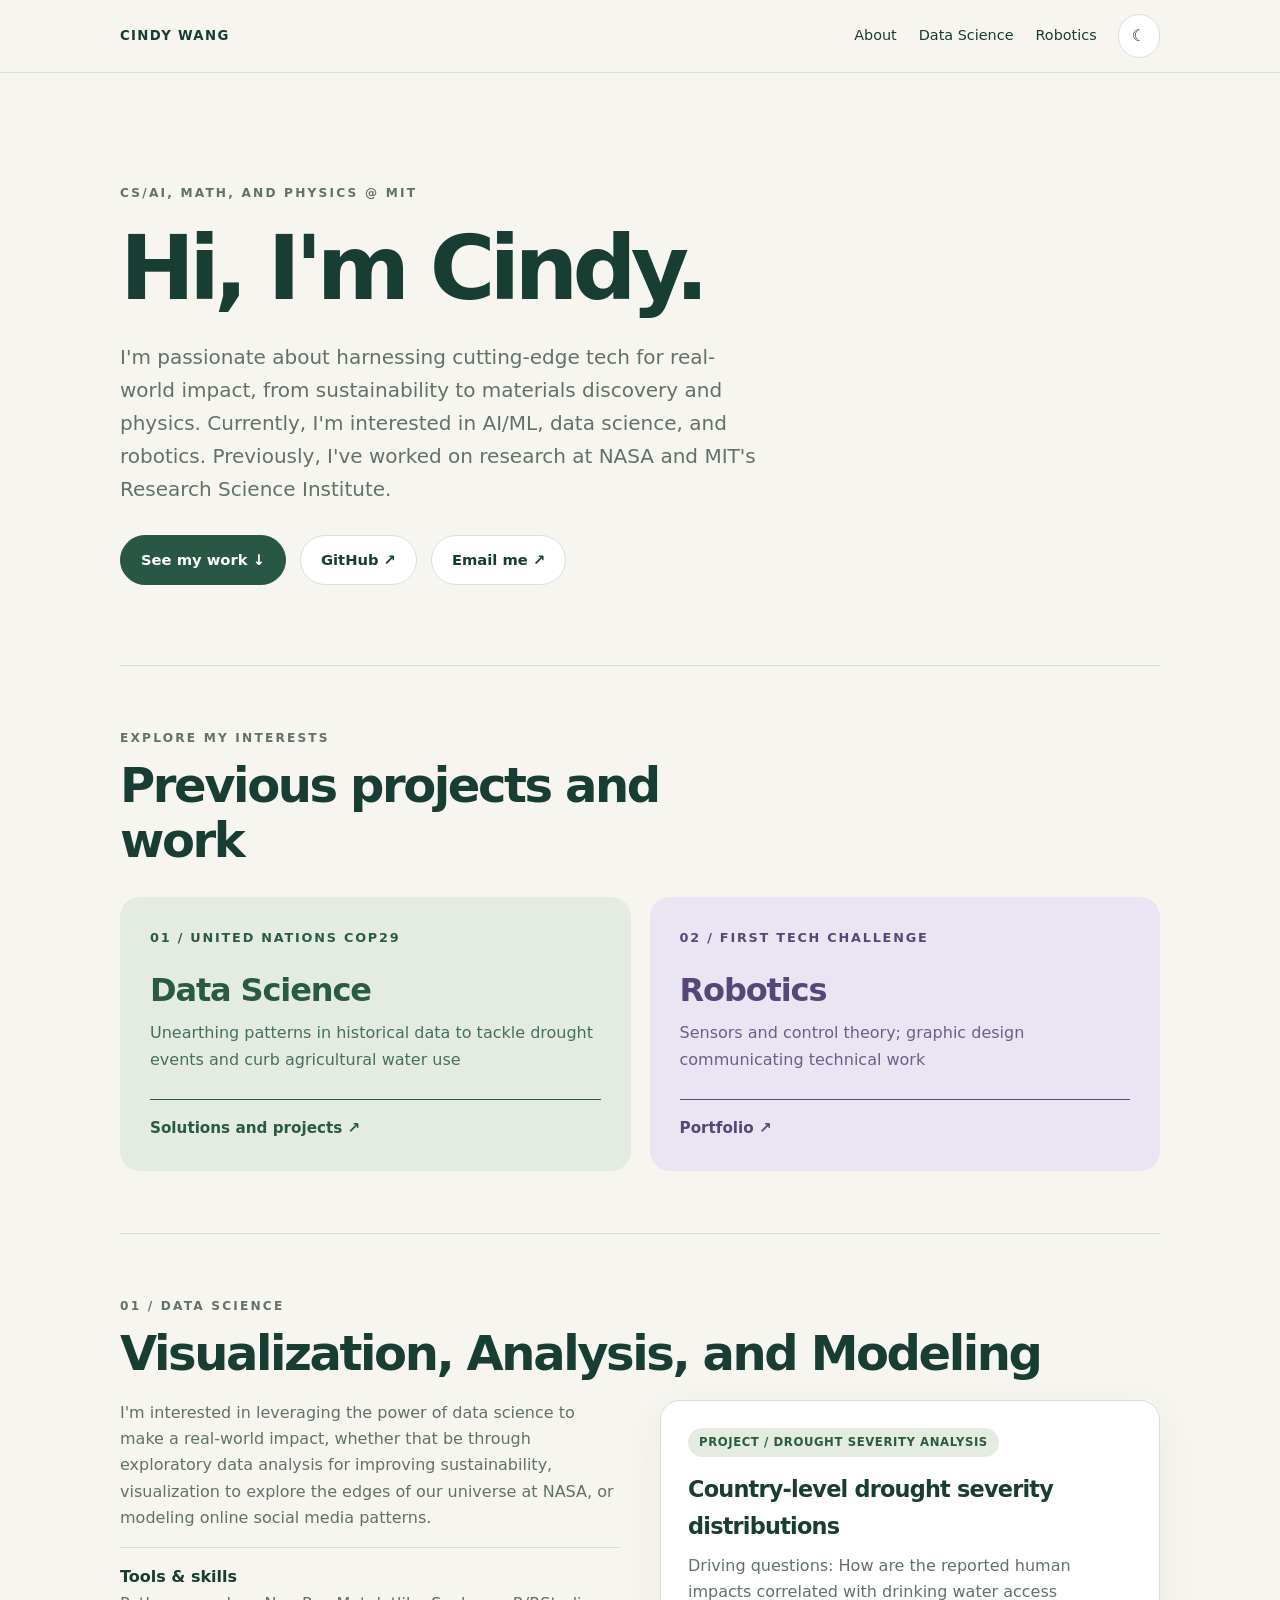
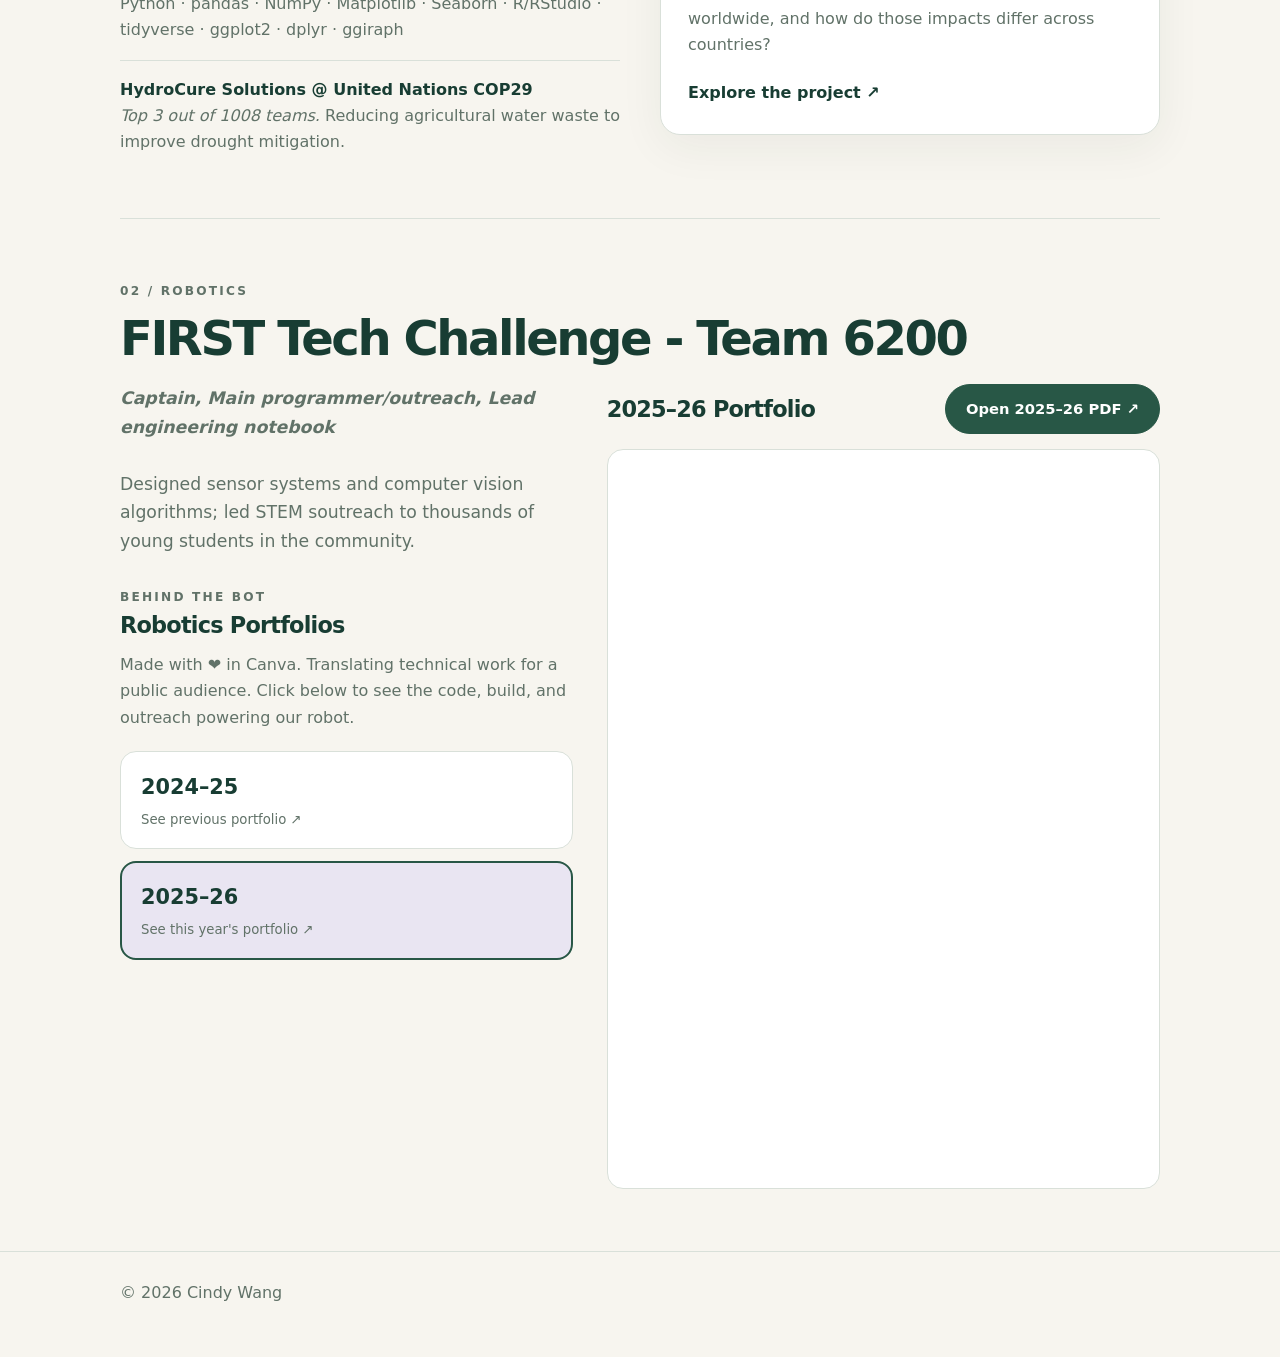
==== index.html @ 43c1dd8d "Initial personal website" ====
<!DOCTYPE html>
<html lang="en" data-theme="light">
<head>
  <meta charset="UTF-8" />
  <meta name="viewport" content="width=device-width, initial-scale=1" />
  <meta name="description" content="Cindy Wang personal portfolio" />
  <title>Cindy Wang</title>
  <link rel="stylesheet" href="style.css" />
  <script src="script.js"></script>
</head>
<body>
  <header class="nav">
    <div class="wrap nav-inner">
      <a class="brand" href="#home">Cindy Wang</a>
      <div class="nav-right">
        <nav class="nav-links" aria-label="Main navigation">
          <a href="#about">About</a>
          <a href="#data-science">Data Science</a>
          <a href="#robotics">Robotics</a>
        </nav>
        <button class="theme-toggle" id="themeToggle" type="button" aria-label="Switch to dark mode" aria-pressed="false">☾ Dark</button>
      </div>
    </div>
  </header>
  <main id="home" class="wrap">
    <section id="about" class="hero" aria-labelledby="hello">
      <div class="eyebrow">cs/ai, math, and physics @ mit</div>
      <h1 id="hello">Hi, I'm Cindy.</h1>
      <p class="intro">I'm passionate about harnessing cutting-edge tech for real-world impact, from sustainability to materials discovery and physics. Currently, I'm interested in AI/ML, data science, and robotics. Previously, I've worked on research at NASA and MIT's Research Science Institute.</p>
      <div class="buttons">
        <a class="btn primary" href="#interests">See my work ↓</a>
        <a class="btn" href="https://github.com/windycindyvibes" target="_blank" rel="noopener noreferrer">GitHub ↗</a>
        <a class="btn" href="mailto:cwang08@mit.edu">Email me ↗</a>
      </div>
    </section>

    <section id="interests" class="section" aria-labelledby="interests-heading">
      <div class="section-heading">
        <div class="eyebrow">Explore my interests</div>
        <h2 id="interests-heading">Previous projects and work</h2>
      </div>
      <div class="overview">
        <a class="overview-card data" href="#data-science">
          <div><div class="number">01 / UNITED NATIONS COP29</div><h3>Data Science</h3><p>Unearthing patterns in historical data to tackle drought events and curb agricultural water use</p></div>
          <div class="go">Solutions and projects ↗</div>
        </a>
        <a class="overview-card robot" href="#robotics">
          <div><div class="number">02 / FIRST TECH CHALLENGE</div><h3>Robotics</h3><p>Sensors and control theory; graphic design communicating technical work</p></div>
          <div class="go">Portfolio ↗</div>
        </a>
      </div>
    </section>

    <section id="data-science" class="section" aria-labelledby="data-heading">
      <div class="eyebrow">01 / Data Science</div>
      <h2 id="data-heading">Visualization, Analysis, and Modeling</h2>
      <div class="detail">
        <div>
          <p class="muted">I'm interested in leveraging the power of data science to make a real-world impact, whether that be through exploratory data analysis for improving sustainability, visualization to explore the edges of our universe at NASA, or modeling online social media patterns.</p>
          <div class="mini-project"><strong>Tools & skills</strong><span class="muted">Python · pandas · NumPy · Matplotlib · Seaborn · R/RStudio · tidyverse · ggplot2 · dplyr · ggiraph</span></div>
          <div class="mini-project"><strong>HydroCure Solutions @ United Nations COP29</strong><span class="muted"><i>Top 3 out of 1008 teams.</i> Reducing agricultural water waste to improve drought mitigation.</span></div>
        </div>
        <a id="sustainability" class="panel sustainability-card" href="sustainability-project.html" aria-label="Explore the sustainability data project">
          <span class="tag">Project / Drought Severity Analysis</span>
          <h3>Country-level drought severity distributions</h3>
          <p>Driving questions: How are the reported human impacts correlated with drinking water access worldwide, and how do those impacts differ across countries?</p>
          <span class="sustainability-link">Explore the project ↗</span>
        </a>
      </div>
    </section>

    <section id="robotics" class="section" aria-labelledby="robotics-heading">
      <div class="eyebrow">02 / Robotics</div>
      <h2 id="robotics-heading">FIRST Tech Challenge - Team 6200</h2>
      <div class="robotics-layout">
        <div class="robotics-copy">
          <p class="muted"><b><i>Captain, Main programmer/outreach, Lead engineering notebook</i></b> <br></br> Designed sensor systems and computer vision algorithms; led STEM soutreach to thousands of young students in the community.</p>

          <div id="portfolio-pdf" class="pdf-area">
            <div class="eyebrow">Behind the bot</div>
            <h3>Robotics Portfolios</h3>
            <p class="muted">Made with ❤︎ in Canva. Translating technical work for a public audience. Click below to see the code, build, and outreach powering our robot.</p>

            <div class="portfolio-tabs" role="tablist" aria-label="Choose robotics portfolio season">
              <button class="portfolio-tab" type="button" id="tab-2024" role="tab" aria-selected="false" aria-controls="portfolio-preview" data-season="2024-25">
                <span class="season">2024–25</span>
                <span class="hint">See previous portfolio ↗</span>
              </button>
              <button class="portfolio-tab" type="button" id="tab-2025" role="tab" aria-selected="true" aria-controls="portfolio-preview" data-season="2025-26">
                <span class="season">2025–26</span>
                <span class="hint">See this year's portfolio ↗</span>
              </button>
            </div>
          </div>
        </div>
        <div class="portfolio-viewer">
          <div id="portfolio-preview" role="tabpanel" aria-labelledby="tab-2025">
          <div class="portfolio-toolbar">
            <h3 id="selected-season-heading">2025–26 Portfolio</h3>
            <a id="portfolio-open" class="btn primary" href="docs/robotics-portfolio-2025-26.pdf" target="_blank" rel="noopener noreferrer">Open 2025–26 PDF ↗</a>
          </div>
          <div class="pdf-frame">
            <iframe id="portfolio-frame" src="docs/robotics-portfolio-2025-26.pdf" title="2025–26 robotics team portfolio PDF preview" loading="lazy"></iframe>
          </div>
          </div>
        </div>
      </div>
    </section>
  </main>
  <footer class="footer">
    <div class="wrap footer-inner"><span>© <span id="year"></span> Cindy Wang</span></div>
  </footer>
</body>
</html>
---- style.css ----
:root {
  color-scheme: light;
  --bg: #f7f5ef; --surface: #ffffff; --text: #183d33; --muted: #617268;
  --line: #d9e0d9; --accent: #285746; --accent-text: #ffffff;
  --data: #e4ece2; --data-ink: #295b43; --robot: #e9e5f2; --robot-ink: #574778;
  --shadow: 0 12px 45px rgba(30, 52, 40, .06);
}
html[data-theme="dark"] {
  color-scheme: dark;
  --bg: #111b19; --surface: #1b2825; --text: #ecf3ec; --muted: #b0c1b9;
  --line: #354640; --accent: #a4d7b9; --accent-text: #16251e;
  --data: #233a31; --data-ink: #b8e7c9; --robot: #30283e; --robot-ink: #d5c4f4;
  --shadow: 0 12px 45px rgba(0, 0, 0, .15);
}
* { box-sizing: border-box; }
html { scroll-behavior: smooth; scroll-padding-top: 90px; }
body { margin: 0; background: var(--bg); color: var(--text); font-family: Inter, ui-sans-serif, system-ui, -apple-system, BlinkMacSystemFont, "Segoe UI", sans-serif; line-height: 1.65; transition: background .2s, color .2s; }
a { color: inherit; text-decoration: none; }
button { font: inherit; }
:focus-visible { outline: 3px solid var(--accent); outline-offset: 4px; }
.wrap { width: min(1040px, calc(100% - 42px)); margin-inline: auto; }
.nav { position: sticky; top: 0; z-index: 10; backdrop-filter: blur(18px); background: color-mix(in srgb, var(--bg) 88%, transparent); border-bottom: 1px solid var(--line); }
.nav-inner { display: flex; align-items: center; justify-content: space-between; gap: 18px; min-height: 72px; }
.brand { font-size: .83rem; letter-spacing: .1em; text-transform: uppercase; font-weight: 800; }
.nav-right { display: flex; align-items: center; gap: 21px; }
.nav-links { display: flex; flex-wrap: wrap; gap: 22px; font-size: .9rem; }
.nav-links a:hover, .text-link:hover { text-decoration: underline; text-underline-offset: 5px; }
.theme-toggle { white-space: nowrap; border: 1px solid var(--line); border-radius: 999px; padding: 8px 13px; cursor: pointer; background: var(--surface); color: var(--text); }
.hero { padding: 110px 0 80px; max-width: 800px; }
.eyebrow { font-size: .76rem; text-transform: uppercase; font-weight: 800; letter-spacing: .18em; color: var(--muted); }
h1, h2, h3, p { margin-top: 0; }
h1 { margin: 17px 0 24px; font-size: clamp(2.8rem, 7vw, 5.8rem); line-height: 1.08; letter-spacing: -.065em; font-weight: 760; }
h2 { font-size: clamp(2rem, 4vw, 3rem); letter-spacing: -.05em; line-height: 1.15; margin: 10px 0 18px; }
h3 { font-size: 1.4rem; letter-spacing: -.035em; margin-bottom: 8px; }
.intro { color: var(--muted); font-size: clamp(1.05rem, 2vw, 1.25rem); max-width: 650px; }
.buttons { display: flex; gap: 14px; flex-wrap: wrap; margin-top: 29px; }
.btn { display: inline-flex; justify-content: center; align-items: center; padding: 12px 20px; border-radius: 999px; border: 1px solid var(--line); font-weight: 650; font-size: .92rem; background: var(--surface); }
.btn.primary { background: var(--accent); color: var(--accent-text); border-color: var(--accent); }
.btn:hover { transform: translateY(-2px); }
.section { padding: 62px 0; border-top: 1px solid var(--line); }
.section-heading { max-width: 650px; margin-bottom: 28px; }
.section-heading p, .muted { color: var(--muted); }
.overview { display: grid; grid-template-columns: repeat(2, minmax(0, 1fr)); gap: 19px; }
.overview-card { display: flex; flex-direction: column; justify-content: space-between; min-height: 250px; padding: 30px; border-radius: 20px; transition: transform .15s; }
.overview-card:hover { transform: translateY(-4px); }
.overview-card.data { background: var(--data); color: var(--data-ink); }
.overview-card.robot { background: var(--robot); color: var(--robot-ink); }
.overview-card .number { font-size: .8rem; letter-spacing: .14em; font-weight: 700; }
.overview-card h3 { margin: 16px 0 4px; font-size: 2rem; }
.overview-card p { opacity: .85; }
.overview-card .go { border-top: 1px solid currentColor; padding-top: 16px; margin-top: 10px; font-weight: 700; font-size: .95rem; }
.detail { display: grid; grid-template-columns: 1fr 1fr; gap: 40px; align-items: start; }
.robotics-layout { display: grid; grid-template-columns: minmax(0, .9fr) minmax(0, 1.1fr); gap: 34px; align-items: start; }
.robotics-copy > p { font-size: 1.08rem; }
.portfolio-viewer { min-width: 0; }
.panel { border-radius: 20px; padding: 27px; background: var(--surface); border: 1px solid var(--line); box-shadow: var(--shadow); }
.tag { display: inline-flex; font-size: .73rem; font-weight: 750; border-radius: 999px; padding: 5px 11px; background: var(--data); color: var(--data-ink); letter-spacing: .05em; text-transform: uppercase; margin-bottom: 14px; }
.tag.purple { background: var(--robot); color: var(--robot-ink); }
.panel p { color: var(--muted); }
.panel ul { margin-bottom: 0; padding-left: 20px; color: var(--muted); }
.sustainability-card { display: block; transition: transform .15s, border-color .15s; }
.sustainability-card:hover { transform: translateY(-3px); border-color: var(--accent); }
.sustainability-link { display: inline-block; margin-top: 6px; font-weight: 700; }
.project-hero { padding-bottom: 48px; }
.project-hero .text-link { display: inline-block; margin-bottom: 32px; font-weight: 700; }
.project-details { display: grid; grid-template-columns: repeat(3, minmax(0, 1fr)); gap: 30px; }
.project-details h2 { font-size: 1.55rem; margin-top: 8px; }
.mini-project { margin-top: 16px; border-top: 1px solid var(--line); padding-top: 16px; }
.mini-project strong { display: block; }
.pdf-area { margin-top: 32px; }
.portfolio-tabs { display: grid; grid-template-columns: 1fr; gap: 12px; margin: 20px 0; }
.portfolio-tab { text-align: left; cursor: pointer; background: var(--surface); color: var(--text); border: 1px solid var(--line); border-radius: 16px; padding: 18px 20px; transition: border-color .15s, transform .15s; }
.portfolio-tab:hover { transform: translateY(-2px); }
.portfolio-tab[aria-selected="true"] { border: 2px solid var(--accent); padding: 17px 19px; background: var(--robot); }
.portfolio-tab .season { display: block; font-size: 1.3rem; font-weight: 750; }
.portfolio-tab .hint { display: block; font-size: .83rem; color: var(--muted); margin-top: 4px; }
.portfolio-toolbar { display: flex; align-items: center; justify-content: space-between; gap: 15px; flex-wrap: wrap; margin-bottom: 15px; }
.portfolio-toolbar h3 { margin: 0; }
.pdf-top { display: flex; justify-content: space-between; align-items: flex-start; gap: 16px; flex-wrap: wrap; margin-bottom: 13px; }
.pdf-frame { border: 1px solid var(--line); border-radius: 16px; background: var(--surface); overflow: hidden; }
.pdf-frame iframe { display: block; width: 100%; height: min(82vh, 900px); min-height: 620px; border: 0; }
.pdf-note { color: var(--muted); font-size: .87rem; margin-top: 10px; }
.footer { border-top: 1px solid var(--line); padding: 28px 0 50px; color: var(--muted); }
.footer-inner { display: flex; justify-content: space-between; gap: 12px; flex-wrap: wrap; }
@media (max-width: 700px) {
  .nav-inner { align-items: flex-start; padding-block: 13px; flex-wrap: wrap; }
  .nav-right { width: 100%; justify-content: space-between; }
  .nav-links { gap: 13px; font-size: .82rem; }
  .hero { padding: 74px 0 62px; }
  .section { padding: 48px 0; }
  .overview, .detail, .robotics-layout, .project-details { grid-template-columns: 1fr; gap: 24px; }
  .portfolio-tabs { gap: 12px; }
  .overview-card { min-height: 205px; }
  .pdf-frame iframe { min-height: 500px; height: 74vh; }
}
@media (prefers-reduced-motion: reduce) {
  html { scroll-behavior: auto; }
  *, *::before, *::after { transition: none !important; }
}


/* Sustainability dashboard showcase */
.drought-hero { max-width: 900px; padding-bottom: 55px; }
.drought-hero h1 { max-width: 820px; }
.back-link { display: inline-block; margin-bottom: 31px; font-weight: 700; }
.project-meta { display: flex; flex-wrap: wrap; gap: 9px; margin-top: 28px; }
.project-meta span { color: var(--data-ink); background: var(--data); border: 1px solid var(--line); border-radius: 99px; padding: 6px 13px; font-size: .8rem; font-weight: 700; }
.dashboard-section { padding-top: 48px; }
.dashboard-heading { display: flex; justify-content: space-between; align-items: end; gap: 25px; margin-bottom: 24px; }
.dashboard-heading > div { max-width: 680px; }
.dashboard-heading h2 { margin-bottom: 10px; }
.dashboard-heading p { margin-bottom: 0; }
.dashboard-heading > .btn { flex-shrink: 0; }
.dashboard-shell { background: #fff; color: #25382f; border: 1px solid var(--line); border-radius: 20px; overflow: hidden; box-shadow: var(--shadow); }
.dashboard-topbar { display: flex; align-items: center; gap: 9px; padding: 13px 20px; font-size: .82rem; font-weight: 750; background: #f2f5f0; border-bottom: 1px solid #dfe5dd; }
.dashboard-live-dot { width: 8px; height: 8px; background: #3d9470; border-radius: 50%; flex-shrink: 0; }
.dashboard-topbar-hint { font-weight: 450; color: #617268; margin-left: auto; }
.dashboard-iframe { display: block; width: 100%; height: 620px; border: 0; background: #fff; }
.dashboard-note { font-size: .88rem; color: var(--muted); margin: 14px 0 0; }
.dashboard-note a { color: var(--text); font-weight: 750; text-decoration: underline; text-underline-offset: 3px; }
.project-context-grid { display: grid; grid-template-columns: repeat(3, minmax(0, 1fr)); gap: 17px; margin-top: 27px; }
.context-card { padding: 24px; border: 1px solid var(--line); background: var(--surface); border-radius: 16px; }
.context-number { color: var(--muted); text-transform: uppercase; letter-spacing: .13em; font-size: .72rem; font-weight: 800; }
.context-card h3 { margin: 19px 0 11px; }
.context-card p { margin-bottom: 0; }
.project-end { display: flex; justify-content: space-between; align-items: center; gap: 30px; }
.project-end p { margin-bottom: 0; }
.project-end .btn { flex-shrink: 0; }
@media (max-width: 750px) {
  .dashboard-heading, .project-end { flex-direction: column; align-items: flex-start; }
  .project-context-grid { grid-template-columns: 1fr; }
  .dashboard-iframe { height: 550px; }
  .dashboard-topbar-hint { display: none; }
}

/* Position both buttons next to each other */
.dashboard-actions {
  display: flex;
  align-items: center;
  justify-content: flex-end;
  gap: 14px;
  flex-wrap: wrap;
}

/* GitHub button */
.github-button {
  display: inline-flex;
  align-items: center;
  justify-content: center;

  padding: 14px 24px;
  border: 1px solid #a6d5bd;
  border-radius: 999px;

  background: transparent;
  color: #a6d5bd;

  font-size: 15px;
  font-weight: 600;
  text-decoration: none;

  transition: all 0.2s ease;
}

.github-button:hover {
  background: #a6d5bd;
  color: #10201a;
}

/* Light mode */
[data-theme="light"] .github-button {
  color: #254d40;
  border-color: #254d40;
}

[data-theme="light"] .github-button:hover {
  background: #254d40;
  color: white;
}

/* Mobile responsiveness */
@media (max-width: 700px) {
  .dashboard-actions {
    justify-content: flex-start;
  }
}
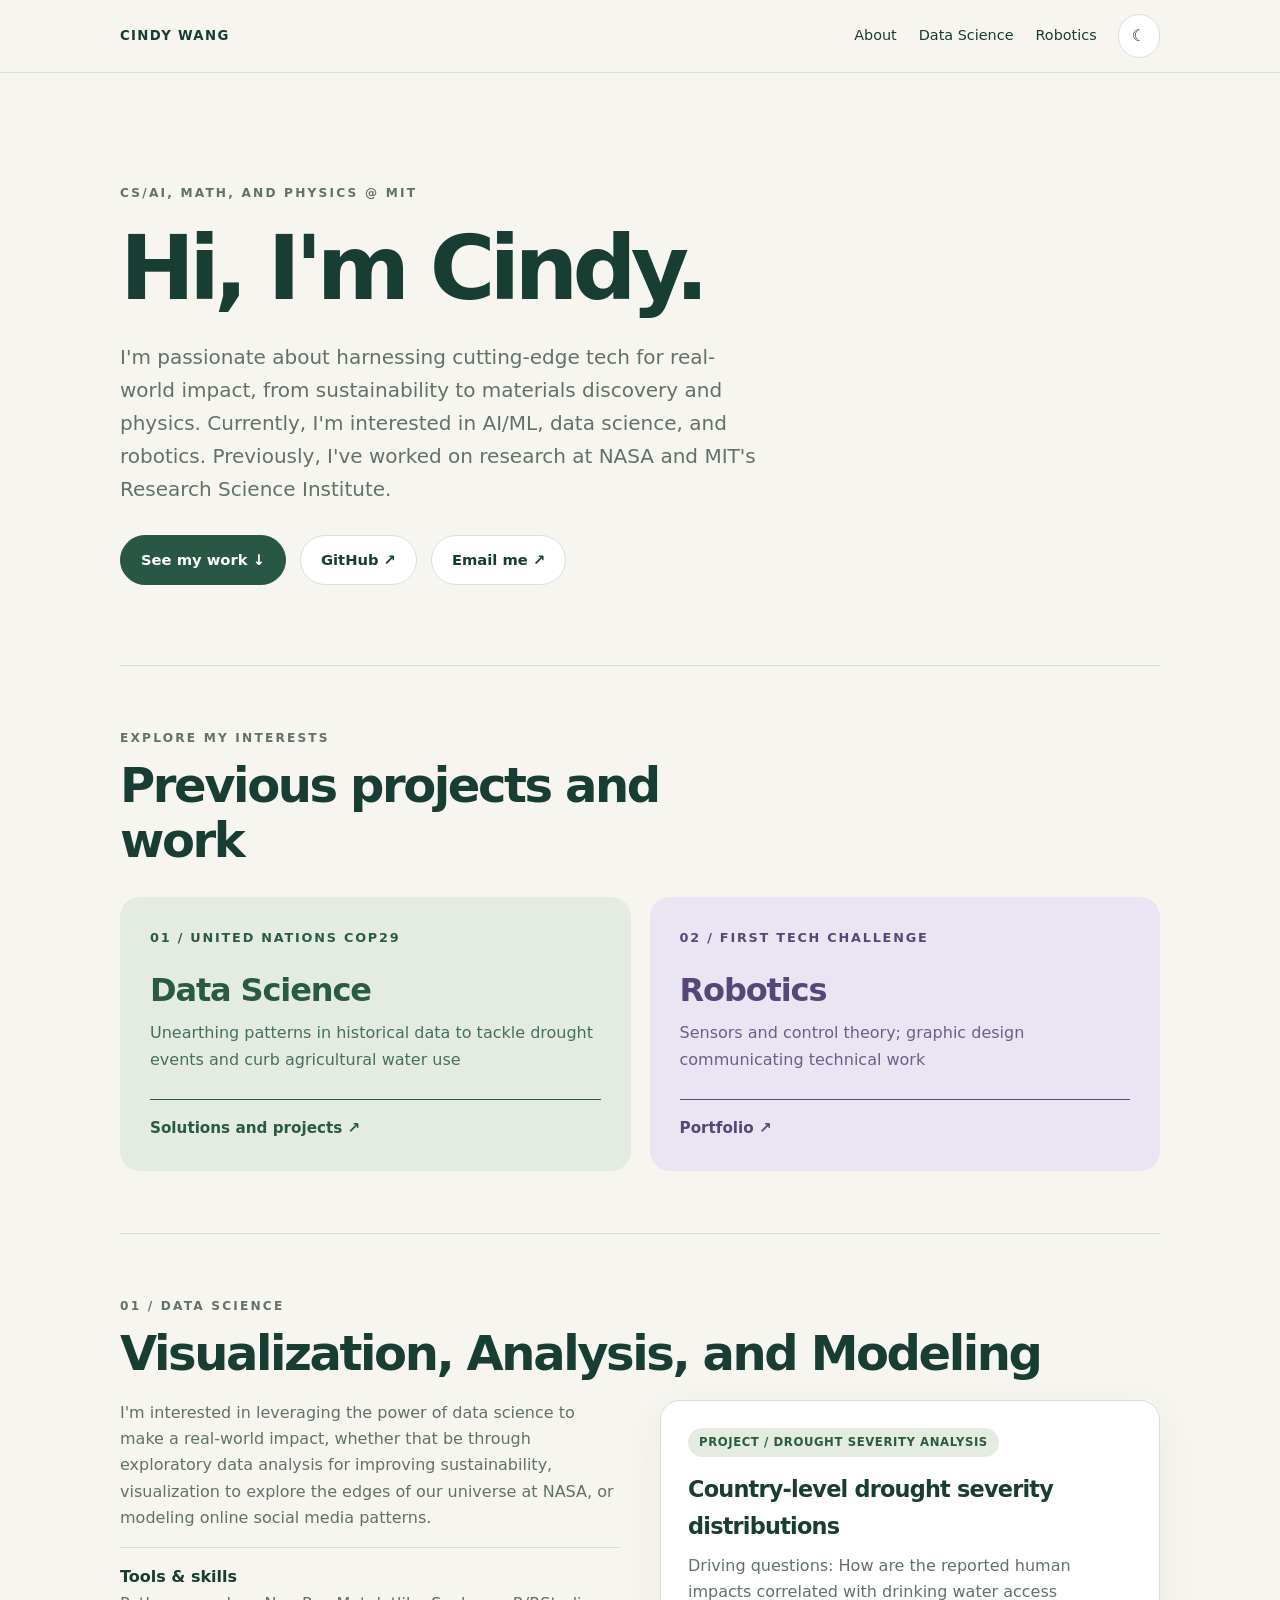
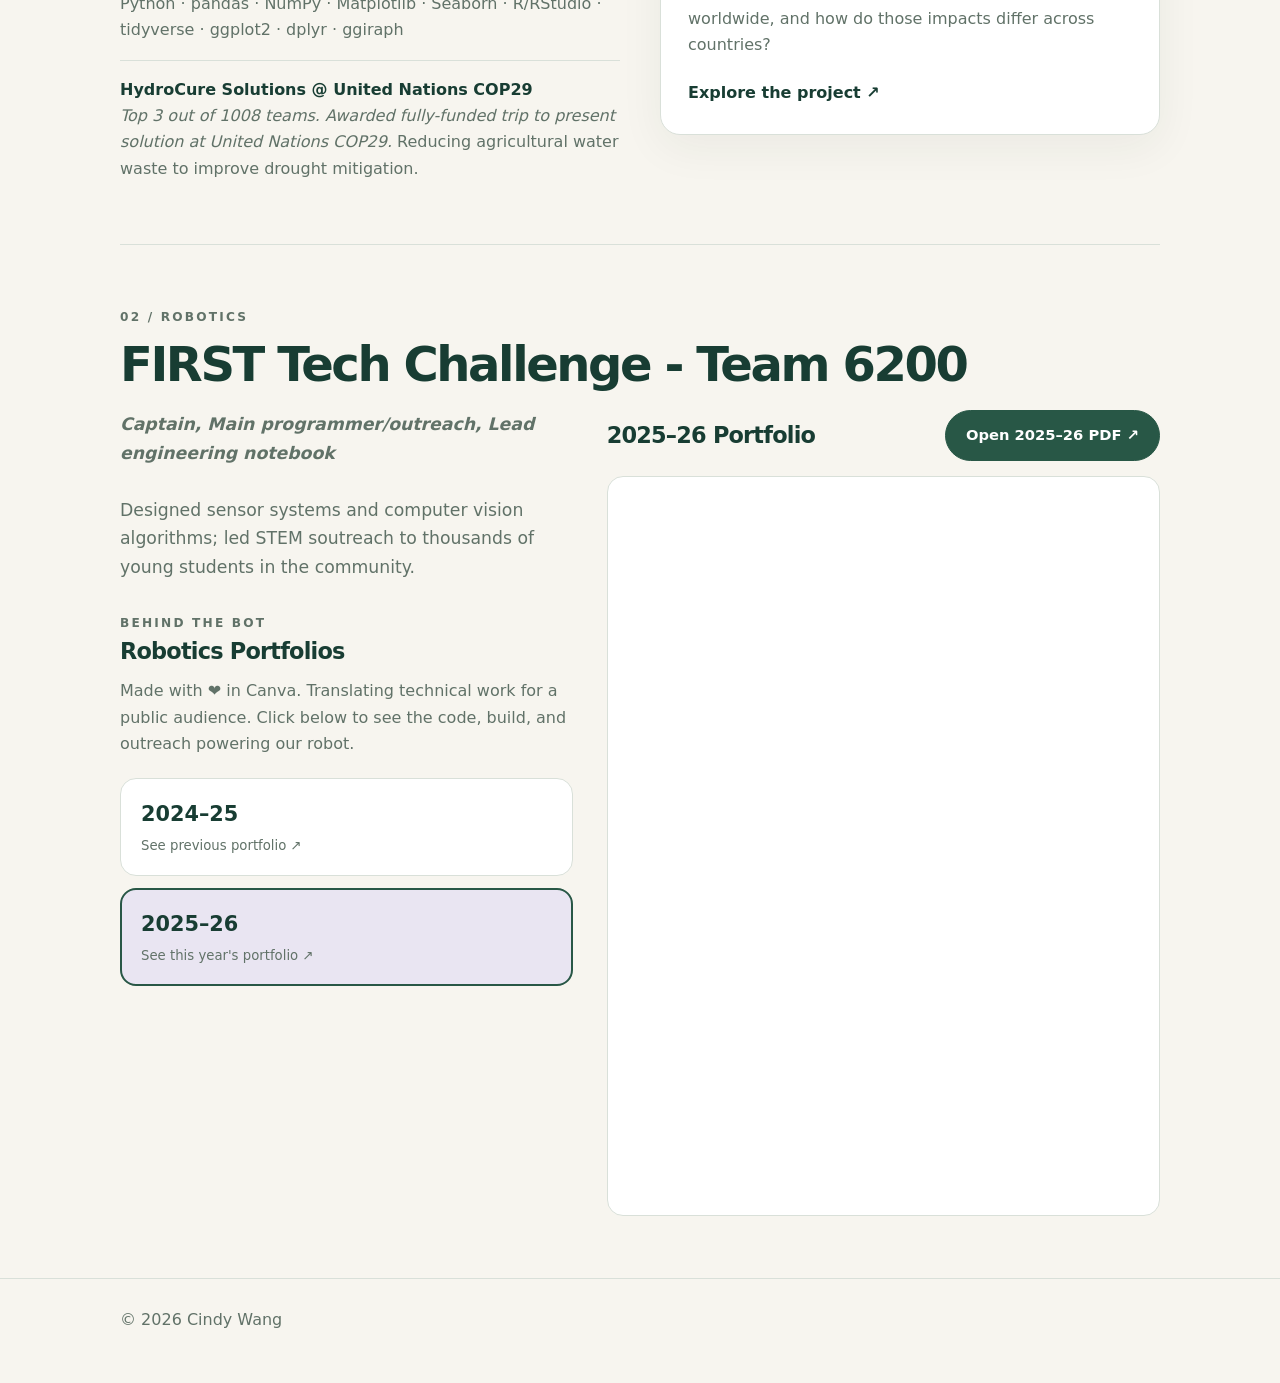
==== commit 01b1dc53: "un cop29 description change" ====
--- a/index.html
+++ b/index.html
@@ -58,7 +58,7 @@
         <div>
           <p class="muted">I'm interested in leveraging the power of data science to make a real-world impact, whether that be through exploratory data analysis for improving sustainability, visualization to explore the edges of our universe at NASA, or modeling online social media patterns.</p>
           <div class="mini-project"><strong>Tools & skills</strong><span class="muted">Python · pandas · NumPy · Matplotlib · Seaborn · R/RStudio · tidyverse · ggplot2 · dplyr · ggiraph</span></div>
-          <div class="mini-project"><strong>HydroCure Solutions @ United Nations COP29</strong><span class="muted"><i>Top 3 out of 1008 teams.</i> Reducing agricultural water waste to improve drought mitigation.</span></div>
+          <div class="mini-project"><strong>HydroCure Solutions @ United Nations COP29</strong><span class="muted"><i>Top 3 out of 1008 teams. Awarded fully-funded trip to present solution at United Nations COP29.</i> Reducing agricultural water waste to improve drought mitigation.</span></div>
         </div>
         <a id="sustainability" class="panel sustainability-card" href="sustainability-project.html" aria-label="Explore the sustainability data project">
           <span class="tag">Project / Drought Severity Analysis</span>
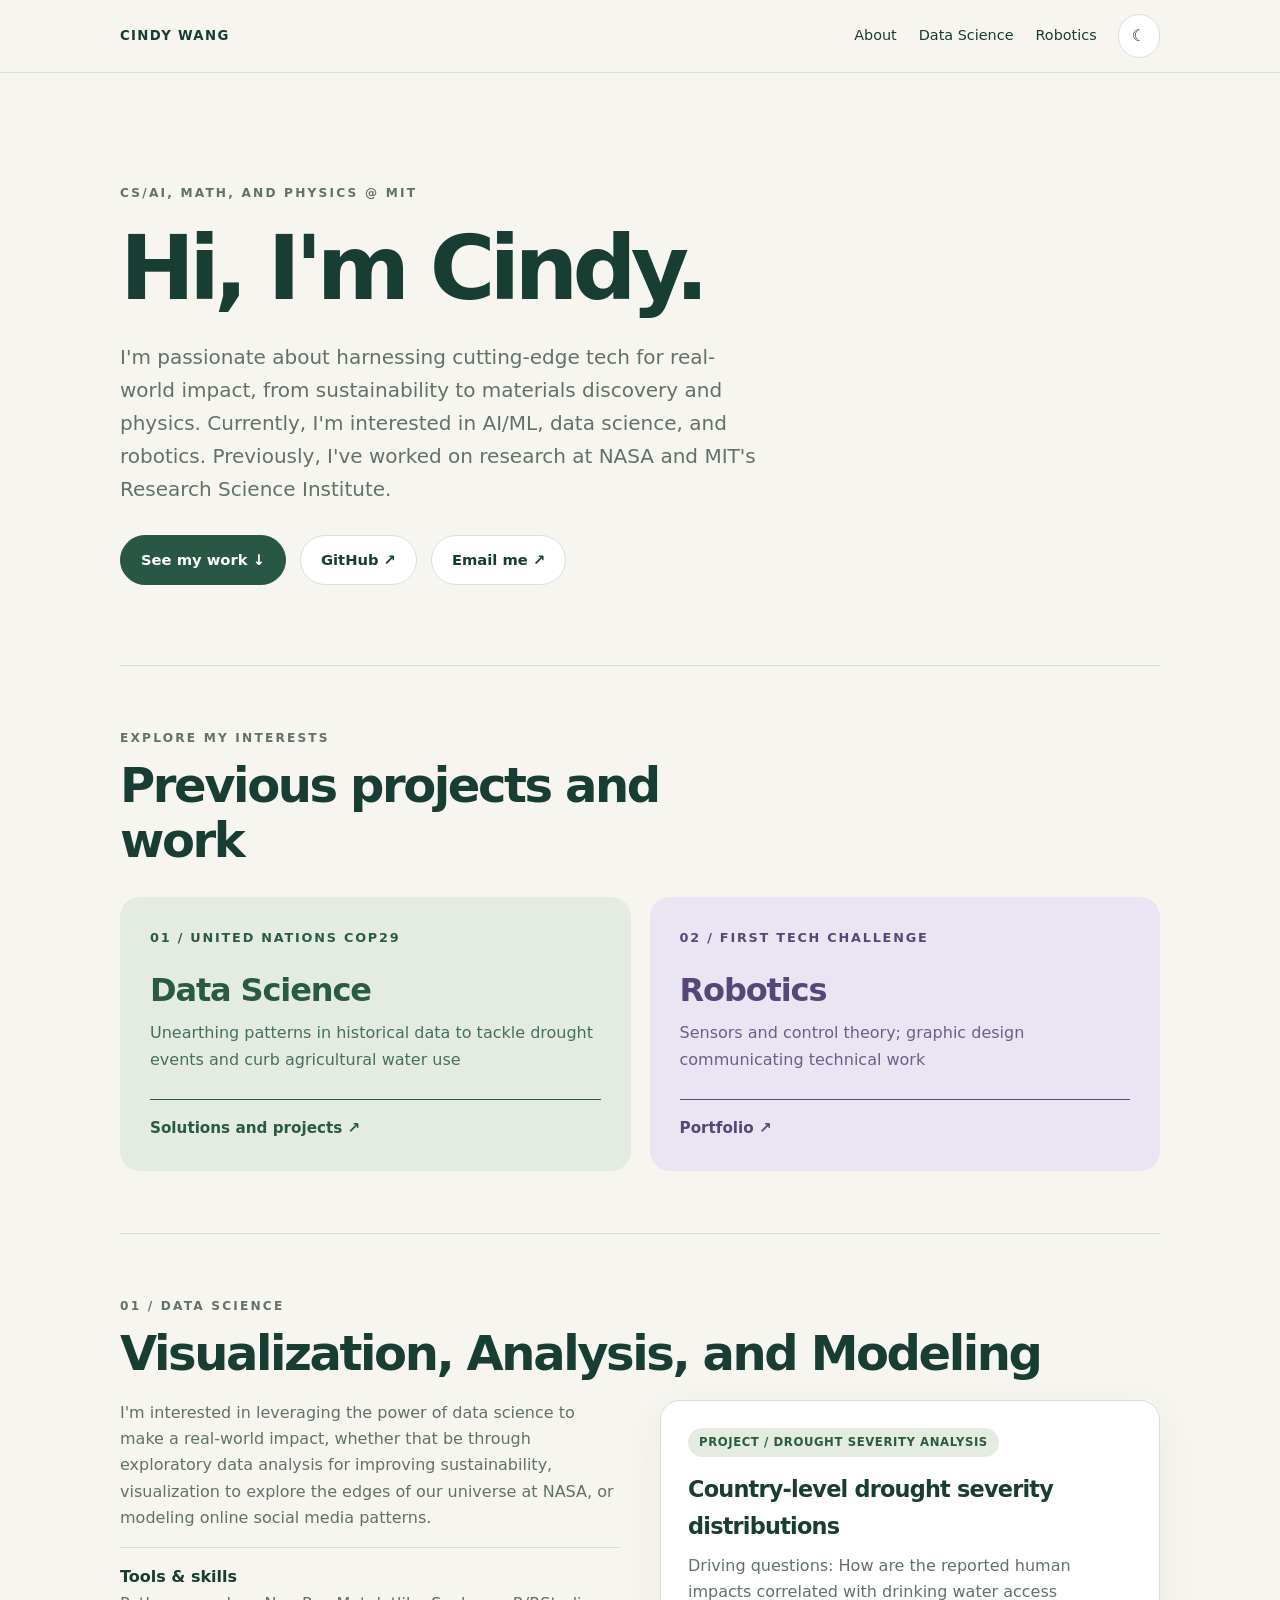
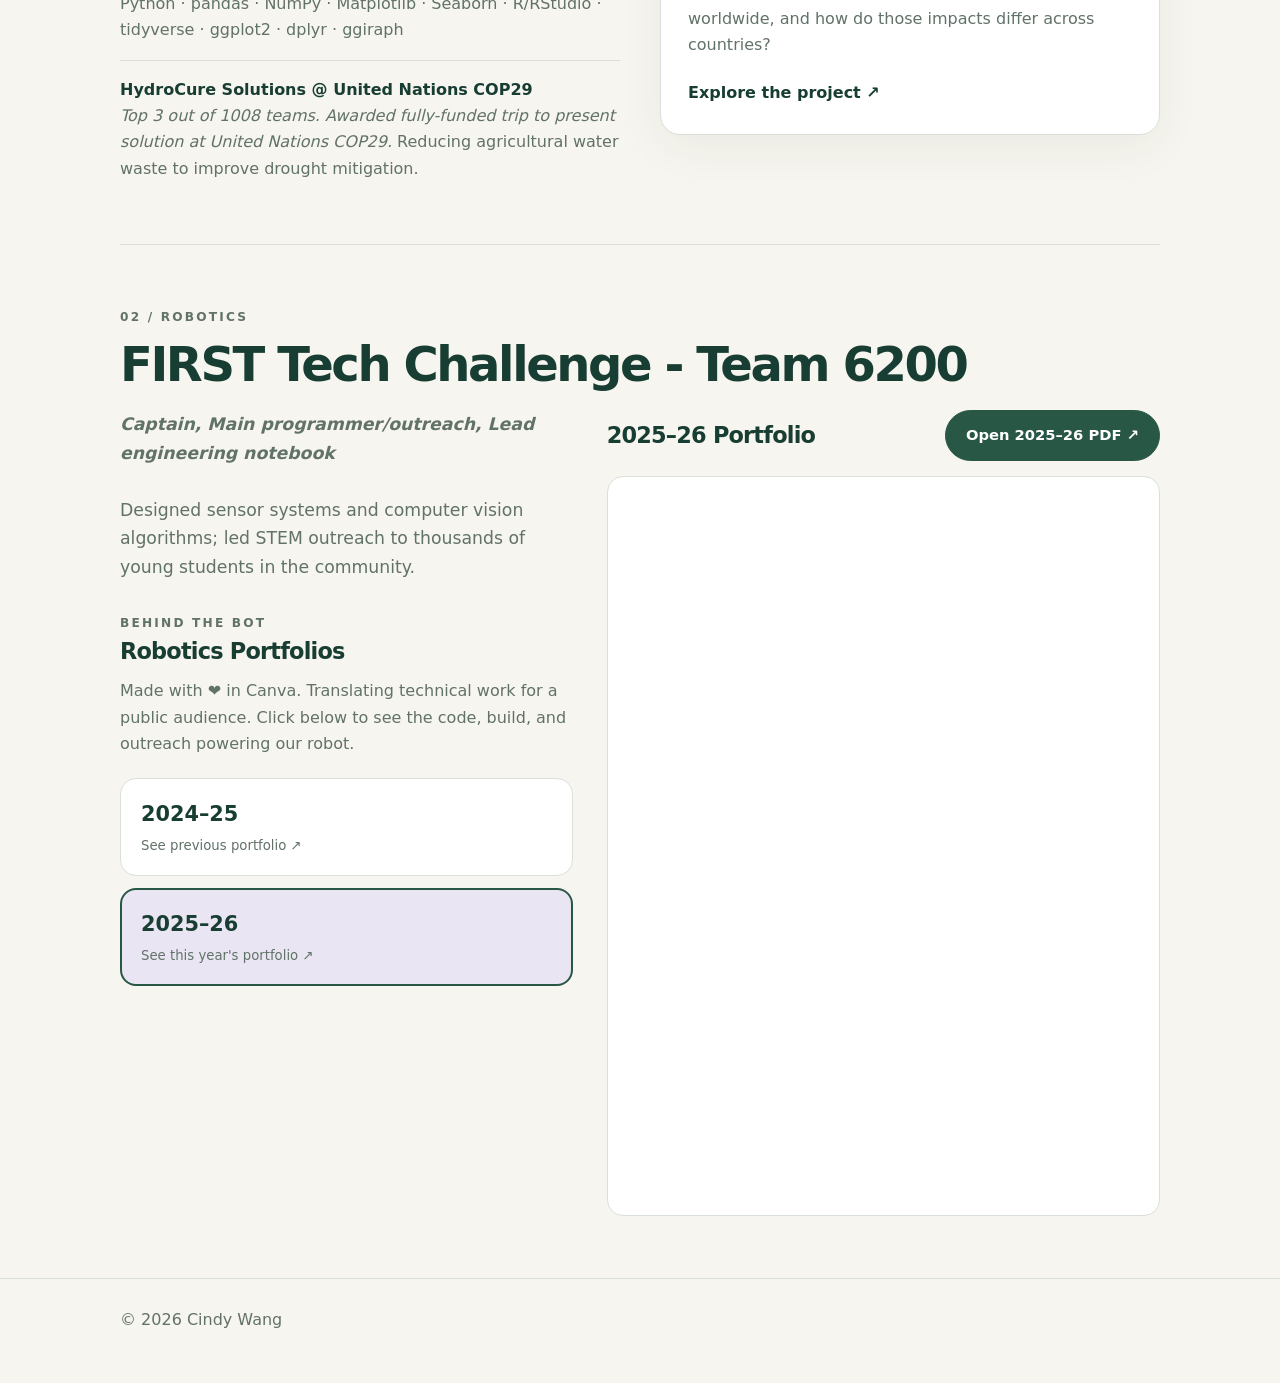
==== commit 87f68156: "fix typo" ====
--- a/index.html
+++ b/index.html
@@ -74,7 +74,7 @@
       <h2 id="robotics-heading">FIRST Tech Challenge - Team 6200</h2>
       <div class="robotics-layout">
         <div class="robotics-copy">
-          <p class="muted"><b><i>Captain, Main programmer/outreach, Lead engineering notebook</i></b> <br></br> Designed sensor systems and computer vision algorithms; led STEM soutreach to thousands of young students in the community.</p>
+          <p class="muted"><b><i>Captain, Main programmer/outreach, Lead engineering notebook</i></b> <br></br> Designed sensor systems and computer vision algorithms; led STEM outreach to thousands of young students in the community.</p>
 
           <div id="portfolio-pdf" class="pdf-area">
             <div class="eyebrow">Behind the bot</div>
